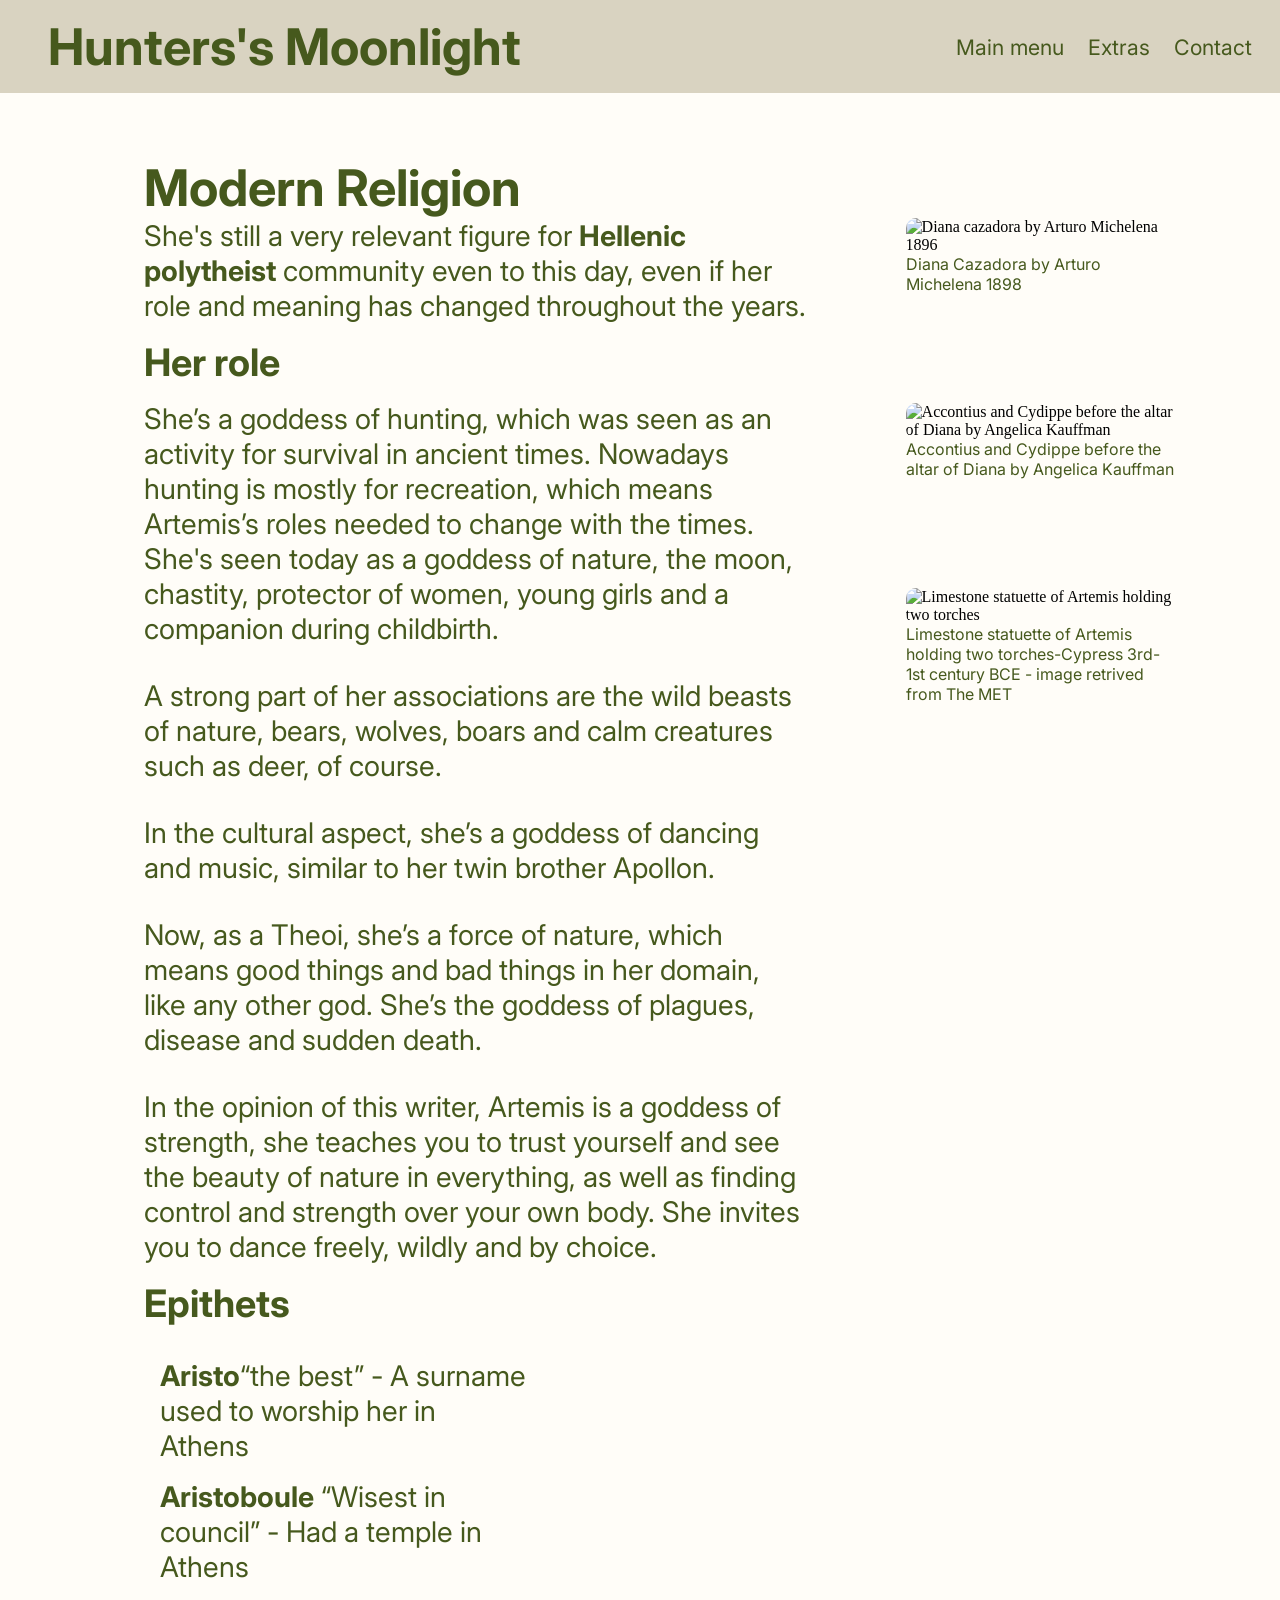
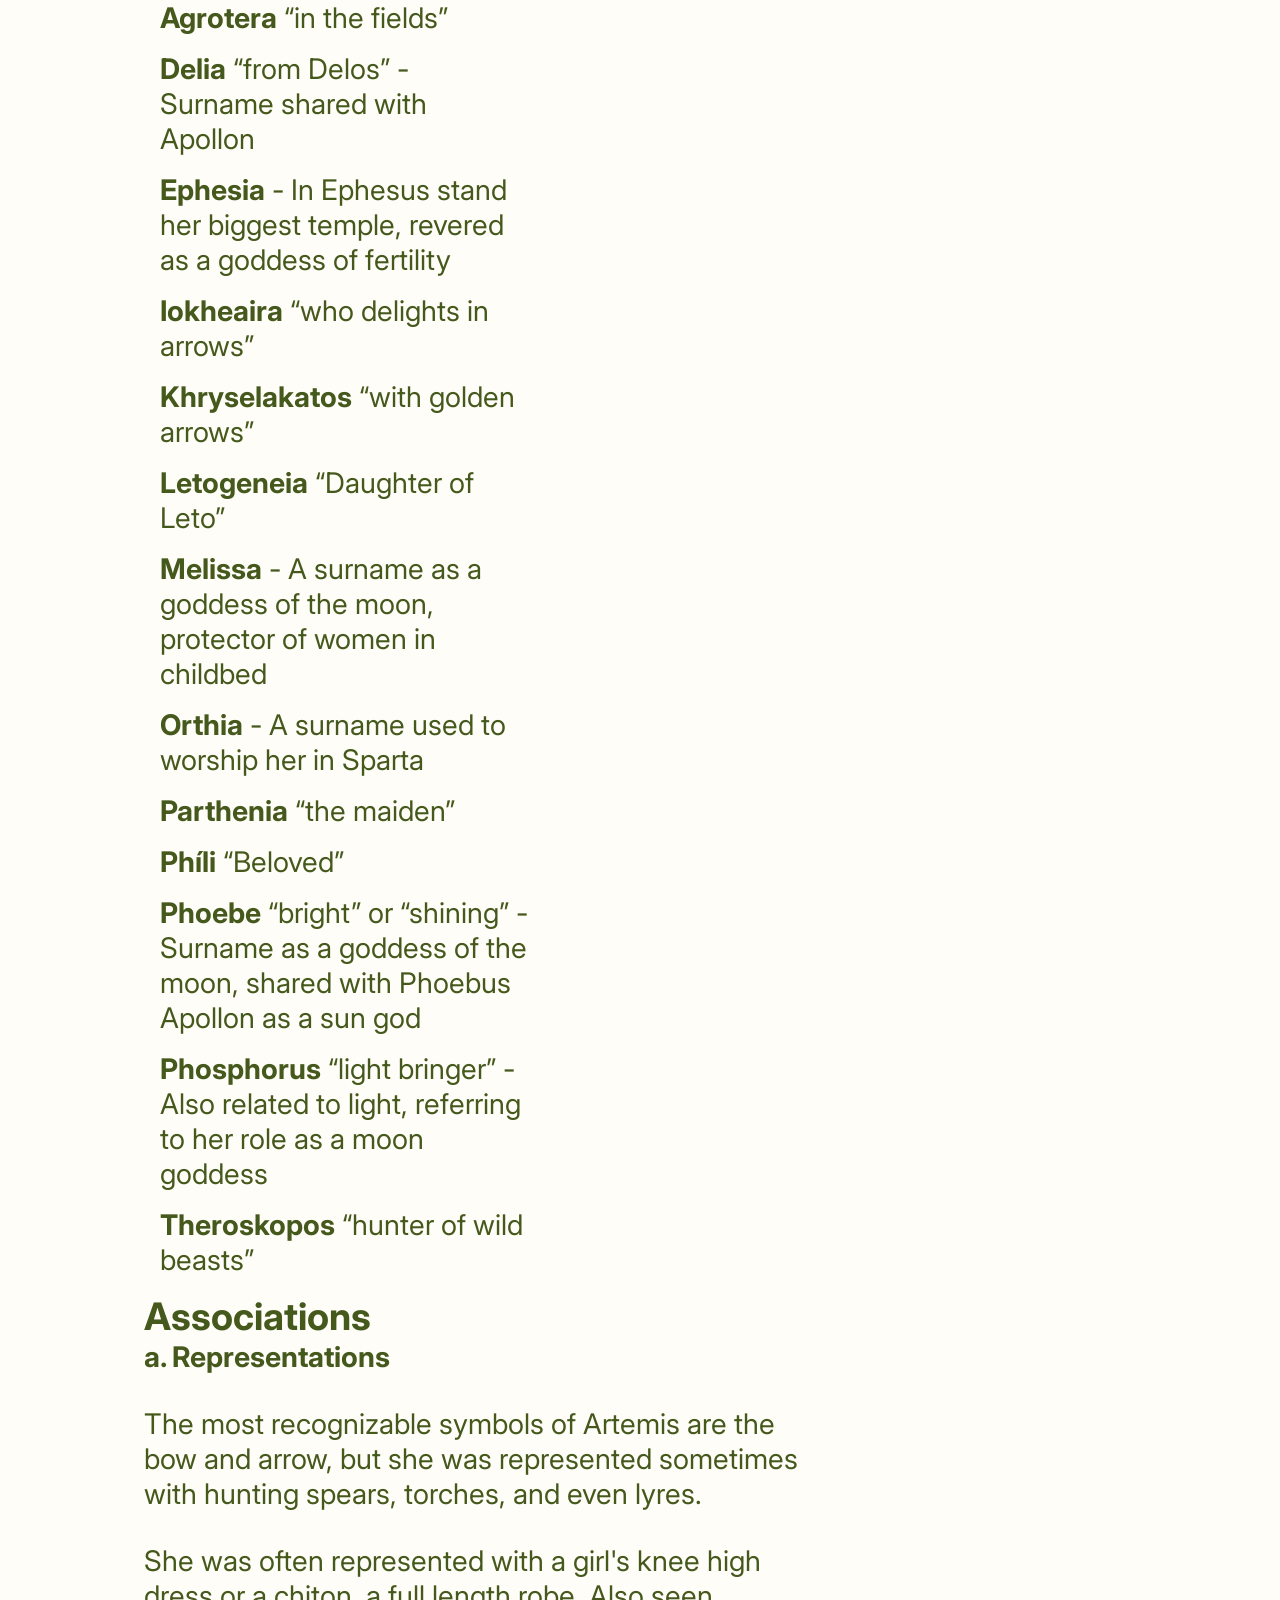
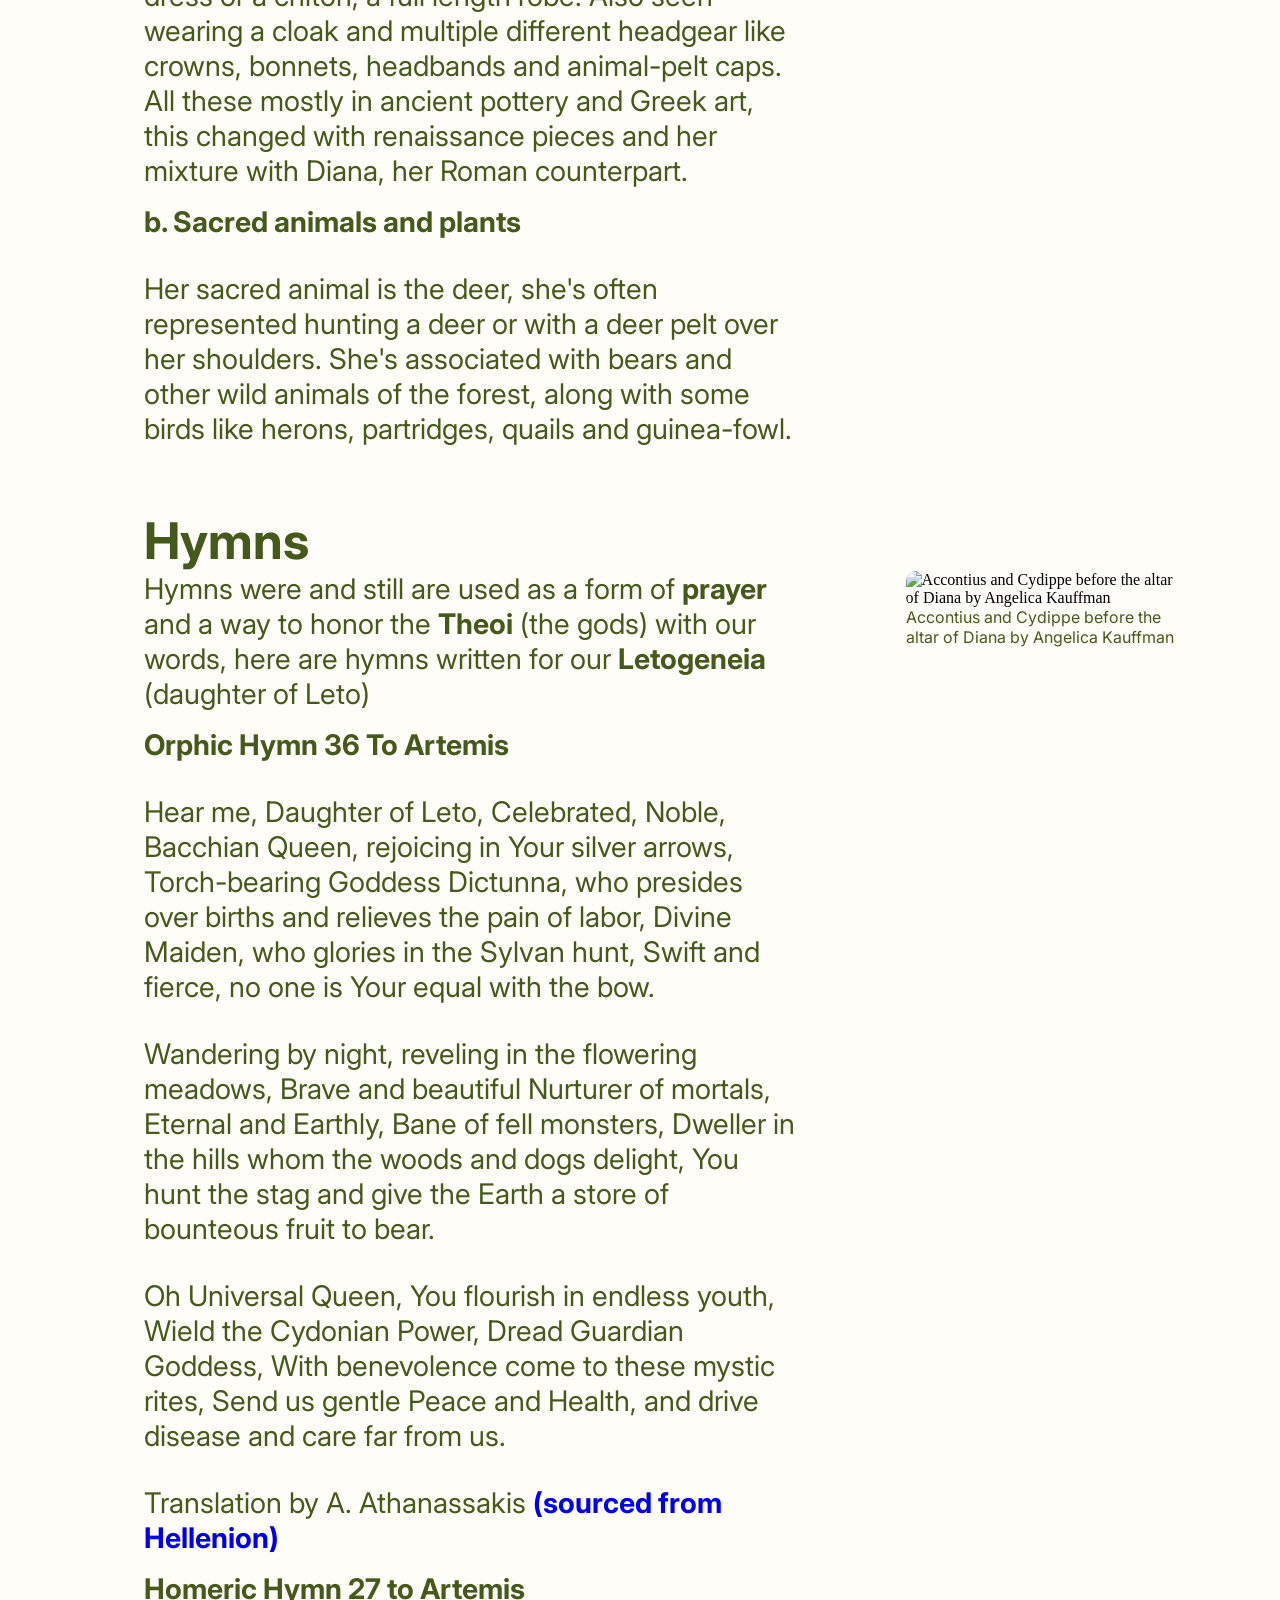
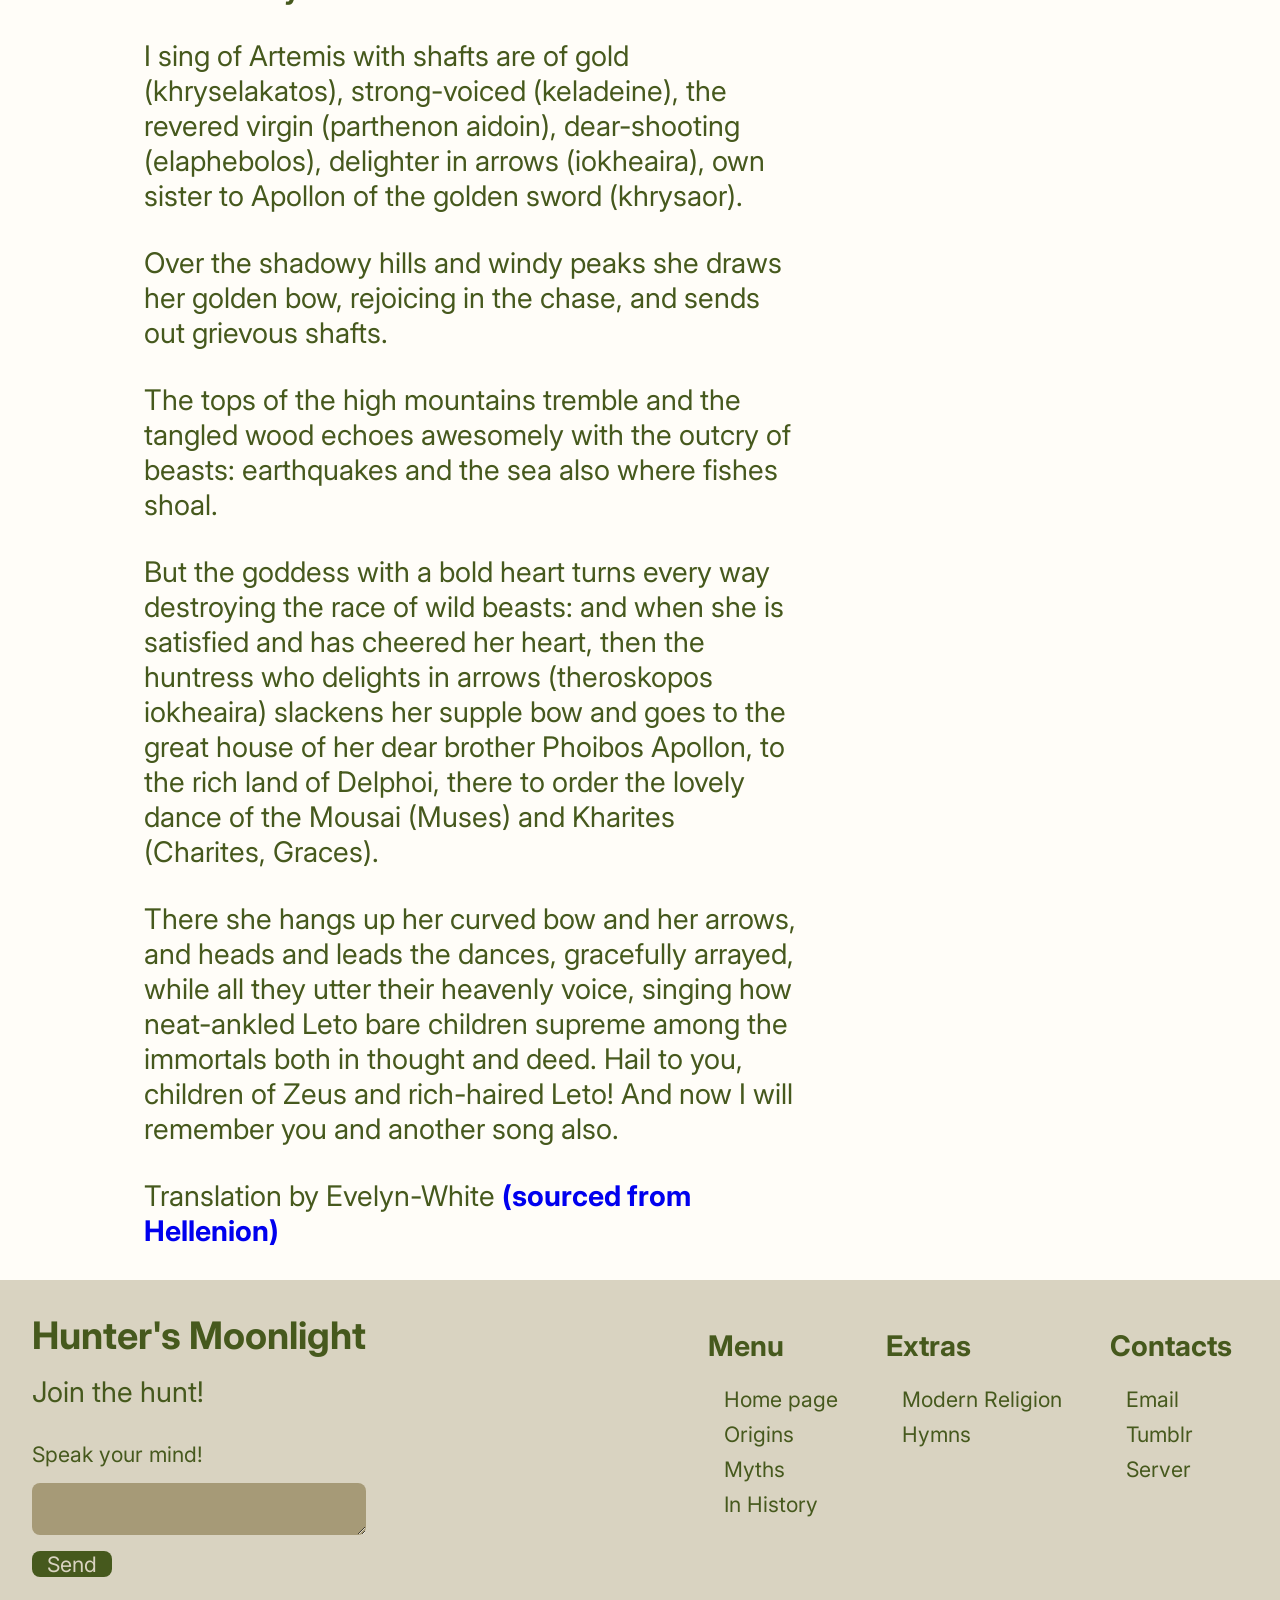
==== extra.html @ 2fafffd3 "Add files via upload" ====
<!DOCTYPE html>
<html lang="en">
<head>
    <meta charset="UTF-8">
    <meta name="viewport" content="width=device-width, initial-scale=1.0">
    <link rel="preconnect" href="https://fonts.googleapis.com">
    <link rel="preconnect" href="https://fonts.gstatic.com" crossorigin>
    <link href="https://fonts.googleapis.com/css2?family=Inter:ital,opsz,wght@0,14..32,100..900;1,14..32,100..900&display=swap" rel="stylesheet">
    <link rel="stylesheet" href="styles3.css">
    <title>Learn even more</title>
    
</head>



<body>
<!--comienza Nav-->
    <nav class="nav-general">
        <p>Hunters's Moonlight</p>
        <ul class="nav">
            <li><a href="main.html">Main menu</a>
                <ul class="menu">
                    <li><a href="index.html">Home page</a></li>
                    <li><a href="main.html#origins">Origins</a></li>
                    <li><a href="main.html#myths">Myths</a></li>
                    <li><a href="main.html#inhistory">In History</a></li>
                </ul>
            </li>
            <li><a href="extra.html">Extras</a>
                <ul class="menu">
                    <li><a href="extra.html#modern">Modern Religion</a></li>
                    <li><a href="extra.html#hymns">Hymns</a></li>
                </ul>
            </li>
            <li><a href="extra.html#name1">Contact</a>
                <ul class="menu">
                    <li><a href="#">Email</a></li>
                    <li><a href="#">Tumblr</a></li>
                    <li><a href="#">Server</a></li>
                    <li><a href="#">Speak your mind</a></li>
                </ul>
            </li>
        </ul>
    </nav>
<!--Termina Nav-->



<div class="seccion">
    <section>
        <div>
        <h1 id="modern">
            Modern Religion
        </h1>
        <h3>She's still a very relevant figure for <b>Hellenic polytheist</b> community even to this day,
            even if her role and meaning has changed throughout the years.
        </h3>
        <h2>Her role</h2>
        <p>She’s a goddess of hunting, which was seen as an activity for survival in ancient times. Nowadays hunting is mostly for recreation, which means Artemis’s roles needed to change with the times. She's seen today as a goddess of nature, the moon, chastity, protector of women, young girls and a companion during childbirth.     
        </p>
        <p>A strong part of her associations are the wild beasts of nature, bears, wolves, boars and calm creatures such as deer, of course.</p>
        <p>In the cultural aspect, she’s a goddess of dancing and music, similar to her twin brother Apollon.</p>
        <p>Now, as a Theoi, she’s a force of nature, which means good things and bad things in her domain, like any other god. She’s the goddess of plagues, disease and sudden death. </p>
        <p>In the opinion of this writer, Artemis is a goddess of strength, she teaches you to trust yourself and see the beauty of nature in everything, as well as finding control and strength over your own body. She invites you to dance freely, wildly and by choice.</p>
        <h2>Epithets</h2>
        <ul>
            <li><b>Aristo</b>“the best” - A surname used to worship her in Athens</li>
            <li><b>Aristoboule</b> “Wisest in council” - Had a temple in Athens</li>
            <li><b>Agrotera</b> “in the fields”</li>
            <li><b>Delia</b> “from Delos” - Surname shared with Apollon </li>
            <li><b>Ephesia</b> - In Ephesus stand her biggest temple, revered as a goddess of fertility</li>
            <li><b>Iokheaira</b> “who delights in arrows”</li>
            <li><b>Khryselakatos</b> “with golden arrows”</li>
            <li><b>Letogeneia</b> “Daughter of Leto”</li>
            <li><b>Melissa</b> - A surname as a goddess of the moon, protector of women in childbed</li>
            <li><b>Orthia</b> - A surname used to worship her in Sparta</li>
            <li><b>Parthenia</b> “the maiden”</li>
            <li><b>Phíli</b> “Beloved”</li>
            <li><b>Phoebe</b> “bright” or “shining” - Surname as a goddess of the moon, shared with Phoebus Apollon as a sun god</li>
            <li><b>Phosphorus</b> “light bringer” - Also related to light, referring to her role as a moon goddess</li>
            <li><b>Theroskopos</b> “hunter of wild beasts”</li>
        </ul>
        <h2>Associations</h2>
        <h3><b>a. Representations</b></h3>
        <p>The most recognizable symbols of Artemis are the bow and arrow, 
        but she was represented sometimes with hunting spears, torches, and even lyres.</p>
        <p>She was often represented with a girl's knee high dress or a chiton, a full length robe. 
        Also seen wearing a cloak and multiple different headgear like crowns, bonnets, headbands and animal-pelt caps. All these mostly in ancient pottery and Greek art, 
        this changed with renaissance pieces and her mixture with Diana, her Roman counterpart.</p>
        <h3><b>b. Sacred animals and plants</b></h3>
        <p>Her sacred animal is the deer, she's often represented hunting a deer or with a deer pelt over her shoulders. 
        She's associated with bears and other wild animals of the forest, along with some birds like herons, partridges, quails and guinea-fowl.</p>
        </div>
        <div class="imagenes">
        <div class="start2">
            <img class="img1" src="imagenes\imagen13.png" alt="Diana cazadora by Arturo Michelena 1896">
        </div>
        <h4>Diana Cazadora by Arturo Michelena 1898</h4>
        <div class="imagenes">
        <div class="start2">
            <img class="img1" src="imagenes\imagen14.png" alt="Accontius and Cydippe before the altar of Diana by Angelica Kauffman">
        </div>
        <h4>Accontius and Cydippe before the altar of Diana by Angelica Kauffman</h4>
        </div>
        <div class="imagenes">
        <div class="start2">
            <img class="img1" src="imagenes\imagen15.png" alt="Limestone statuette of Artemis holding two torches">
        </div>
        <h4>Limestone statuette of Artemis holding two torches-Cypress 3rd-1st century BCE - image retrived from The MET</h4>
        </div>
        </div>
    </section> 
    
    <section>
        <div>
        <h1 id="hymns">
            Hymns
        </h1>
        <h3>Hymns were and still are used as a form of <b>prayer</b> and a way to honor the <b>Theoi</b> (the gods) with our words, here are hymns written for our <b>Letogeneia</b> (daughter of Leto)</h3>
        <h3><b>Orphic Hymn 36 To Artemis</b></h3>
        <p>Hear me, Daughter of Leto, Celebrated, Noble, Bacchian Queen, rejoicing in Your silver arrows,
        Torch-bearing Goddess Dictunna, who presides over births and relieves the pain of labor,
        Divine Maiden, who glories in the Sylvan hunt,
        Swift and fierce, no one is Your equal with the bow.</p>
        <p>Wandering by night, reveling in the flowering meadows,
        Brave and beautiful Nurturer of mortals,
        Eternal and Earthly, Bane of fell monsters,
        Dweller in the hills whom the woods and dogs delight,
        You hunt the stag and give the Earth a store of bounteous fruit to bear.</p>
        <p>Oh Universal Queen, You flourish in endless youth,
        Wield the Cydonian Power, Dread Guardian Goddess,
        With benevolence come to these mystic rites,
        Send us gentle Peace and Health, and drive disease and care far from us.</p>
        <p>Translation by A. Athanassakis <a href="https://www.hellenion.org/artemis/orphic-hymn-to-artemis/" target="_blank">(sourced from Hellenion)</a></p>
        <h3><b>Homeric Hymn 27 to Artemis</b></h3>
        <p>I sing of Artemis with shafts are of gold (khryselakatos), strong-voiced (keladeine), the revered virgin (parthenon aidoin), dear-shooting (elaphebolos), delighter in arrows (iokheaira), own sister to Apollon of the golden sword (khrysaor).</p>
        <p>Over the shadowy hills and windy peaks she draws her golden bow, rejoicing in the chase, and sends out grievous shafts.</p>
        <p>The tops of the high mountains tremble and the tangled wood echoes awesomely with the outcry of beasts: earthquakes and the sea also where fishes shoal.</p>
        <p>But the goddess with a bold heart turns every way destroying the race of wild beasts: and when she is satisfied and has cheered her heart, then the huntress who delights in arrows (theroskopos iokheaira) slackens her supple bow and goes to the great house of her dear brother Phoibos Apollon, to the rich land of Delphoi, there to order the lovely dance of the Mousai (Muses) and Kharites (Charites, Graces).</p>
        <p>There she hangs up her curved bow and her arrows, and heads and leads the dances, gracefully arrayed, while all they utter their heavenly voice, singing how neat-ankled Leto bare children supreme among the immortals both in thought and deed.
        Hail to you, children of Zeus and rich-haired Leto! And now I will remember you and another song also.</p>
        <p>Translation by Evelyn-White <a href="https://www.hellenion.org/artemis/homeric-hymn-27-to-artemis/" target="_blank">(sourced from Hellenion)</a></p>
        </div>
        <div class="imagenes">
        <div class="start2">
            <img class="img1" src="imagenes\imagen14.png" alt="Accontius and Cydippe before the altar of Diana by Angelica Kauffman">
        </div>
        <h4>Accontius and Cydippe before the altar of Diana by Angelica Kauffman</h4>
        </div>
    </section>
</div>




<!--Comienza footer-->
    <footer>
            <div class="nombre">
            <h2 id="name1">Hunter's Moonlight</h2>
            <p>Join the hunt!</p>
        <form id="feedbackForm">
            <label for="comentario">Speak your mind! </label>
            <textarea id="comentario" required placeholder=""></textarea>
            <button type="submit">Send</button>
        </form>
        <div id="mensajeRespuesta"></div>
        
        </div>
        <div class="listas">
        <ul>
            <li>Menu
                <ul>
                    <li><a href="index.html">Home page</a></li>
                    <li><a href="main.html#origins">Origins</a></li>
                    <li><a href="main.html#myths">Myths</a></li>
                    <li><a href="main.html#inhistory">In History</a></li>
                </ul>
            </li>
        </ul>
        <ul>
            <li> Extras
                <ul>
                    <li><a href="extra.html#modern">Modern Religion</a></li>
                    <li><a href="extra.html#hymns">Hymns</a></li>
                </ul>
            </li>
        </ul>
        <ul>
            <li> Contacts
                <ul>
                    <li><a href="">Email</a></li>
                    <li><a href="">Tumblr</a></li>
                    <li><a href="">Server</a></li>
                </ul>
            </li>
        </ul>
        </div>
    </footer>
<!--Termina footer-->
<script src="script.js"></script>
</body>
</html>
---- styles3.css ----
:root{
--baseline: 0.5rem; /*8px*/
--padding-general: 1rem; /*32px*/
--gap-general: 1rem; /*16px*/

--step-0: 1rem; 
--step-1: 1.333rem; 
--step-2: 1.776889rem; 
--step-3: 2.368593037rem;
--step-4: 3.157334518321rem; 

--color1:#FFFDF8;
--color2:#D9D3C1;
--color3:#A69A77;
--color4:#BF712C;
--color5:#718C35;
--color6:#46591D;
}
*{
    box-sizing: border-box;
    margin: 0;
    padding: 0;
}
main{
    width: 100%;
    height: 100vh;
}

body{
    background-color: var(--color1);
}



/*Barra de navegación*/
.nav-general {
    display: flex;
    position: fixed;
    width: 100%;
    background-color: var(--color2);
    align-items: center;
    justify-content: space-between;
    gap: var(--gap-general);
    font-family: "inter",sans-serif;
    font-weight: bold;
    top: 0;
}

.nav-general p{
    color: var(--color6);
    font-size: var(--step-4);
    justify-items: left;
    margin-left: 2rem;
    padding: var(--padding-general);
}
ul{
    list-style:none;
    font-size: var(--step-4);
    padding: var(--padding-general);
    gap: var(--gap-general);
}
.nav{
    justify-items:left;
    font-size: var(--step-2);
    font-weight: 400;
}
.nav > li {
	float:left;
    
}
.nav li a {
	color:var(--color6);
	text-decoration:none;
	padding:10px 12px;
    background-color: var(--color2);
    font-size: var(--step-1);
	display:block;
}
.nav li a:hover{
    color: var(--color5);
}
.nav li ul {
	display:none;
	position:absolute;
	min-width:140px;
}
.nav li:hover > ul {
	display:block;
}
.nav li ul li {
	position:relative;
}
.nav li ul li ul {
	right:-140px;
	top:0px;
}
/*Termina barra de navegación*/


.seccion{
    display: flex;
    flex-direction:column;
    align-items: baseline;
    justify-content: space-evenly;
    background-color: var(--color1);
    gap: var(--gap-general);
    padding: var(--padding-general);
    padding-top: 2rem;
    padding-left: 9rem;
    align-items: center;
    margin-top: 93px;
}

section{
    display: flex;
    flex-direction: row;
}
h1{
    font-family:"inter",sans-serif;
    font-size: var(--step-4);
    color: var(--color6);
    padding-top: 2rem;
    
}
h2{
    font-family:"inter",sans-serif;
    font-size: var(--step-3);
    font-weight: bold;
    color: var(--color6);
}
h3{
    font-family:"inter",sans-serif;
    font-size: var(--step-2);
    color: var(--color6);
    padding-bottom: 1rem;
    font-weight: 400;
}
h4{
    font-family:"inter",sans-serif;
    font-size: var(--step-0);
    color: var(--color6);
    padding-bottom: 1rem;
    font-weight: 400;
    align-items: center;
    max-width: 60%;
}
p{
    font-family:"inter",sans-serif;
    font-size: var(--step-2);
    color: var(--color6);
    padding: var(--padding-general);
    padding-left: 0;
    min-width: 60%;
}
.start2{
    max-height: 500px;
    max-width: 60%;
    overflow: hidden;
    border-radius: 10px;
    margin-top: 93px;
}
.start2 img{
    width: 100%;
    height: auto;
}
.imagenes{
    display: flex;
    flex-direction: column;
    min-width: 40%;
    align-items: center;
}
.seccion li{
    font-family:"inter",sans-serif;
    font-size: var(--step-2);
    color: var(--color6);
    padding: var(--padding-general);
    padding-left: 0;
    padding-bottom: 0;
    max-width: 60%;
    list-style:none;
}
.seccion a{
    font-family:"inter",sans-serif;
    font-size: var(--step-2);
    font-weight: bold;
    color: va r(--color6);
    padding: var(--padding-general);
    padding-left: 0;
    max-width: 60%;
    text-decoration: none;
}




/*Footer*/
footer{
    display: flex;
    background: var(--color2);
    flex-direction: row;
    justify-content: space-between;
    padding: var(--padding-general);

}
.nombre{
    padding: var(--padding-general);
}
.nombre h2{
    font-family:"inter",sans-serif;
    font-size: var(--step-3);
    color: var(--color6);
}
.nombre p{
    font-family:"inter",sans-serif;
    font-size: var(--step-2);
    color: var(--color6);
}
.listas{
    display: flex;
    flex-direction: row;
    font-family:"inter",sans-serif;
    font-size: var(--step-2);
    color: var(--color6);
    padding: var(--padding-general);
    font-weight: bold;
}
.listas a{
    font-size: var(--step-1);
    text-decoration: none;
    color: var(--color6);
    font-weight: 400;
}
.listas a:hover{
    color: var(--color5);
}
.listas li{
    font-size: var(--step-2);
}
/*Termina footer*/



form{
    display: flex;
    flex-direction: column;
    margin-top: var(--padding-general);
        label{
            font-family:"inter",sans-serif;
            font-size: var(--step-1);
            color: var(--color6);
            padding-bottom: var(--padding-general)  ;
        }
        button{
            font-family:"inter",sans-serif;
            font-size: var(--step-1);
            color: var(--color2);
            margin-top: var(--padding-general);
            max-width: 5rem;
            background-color: var(--color6);
            border-style: hidden;
            border-radius: 0.5rem;
        }
        button:hover{
            background-color: var(--color5);
        }
        textarea{
            background-color: var(--color3);
            border-color: var(--color3);
            font-family:"inter",sans-serif;
            font-size: var(--step-1);
            color: var(--color1);
            border-radius: 0.5rem;
            max-width: 25rem;
            border-style: hidden;
        }
}
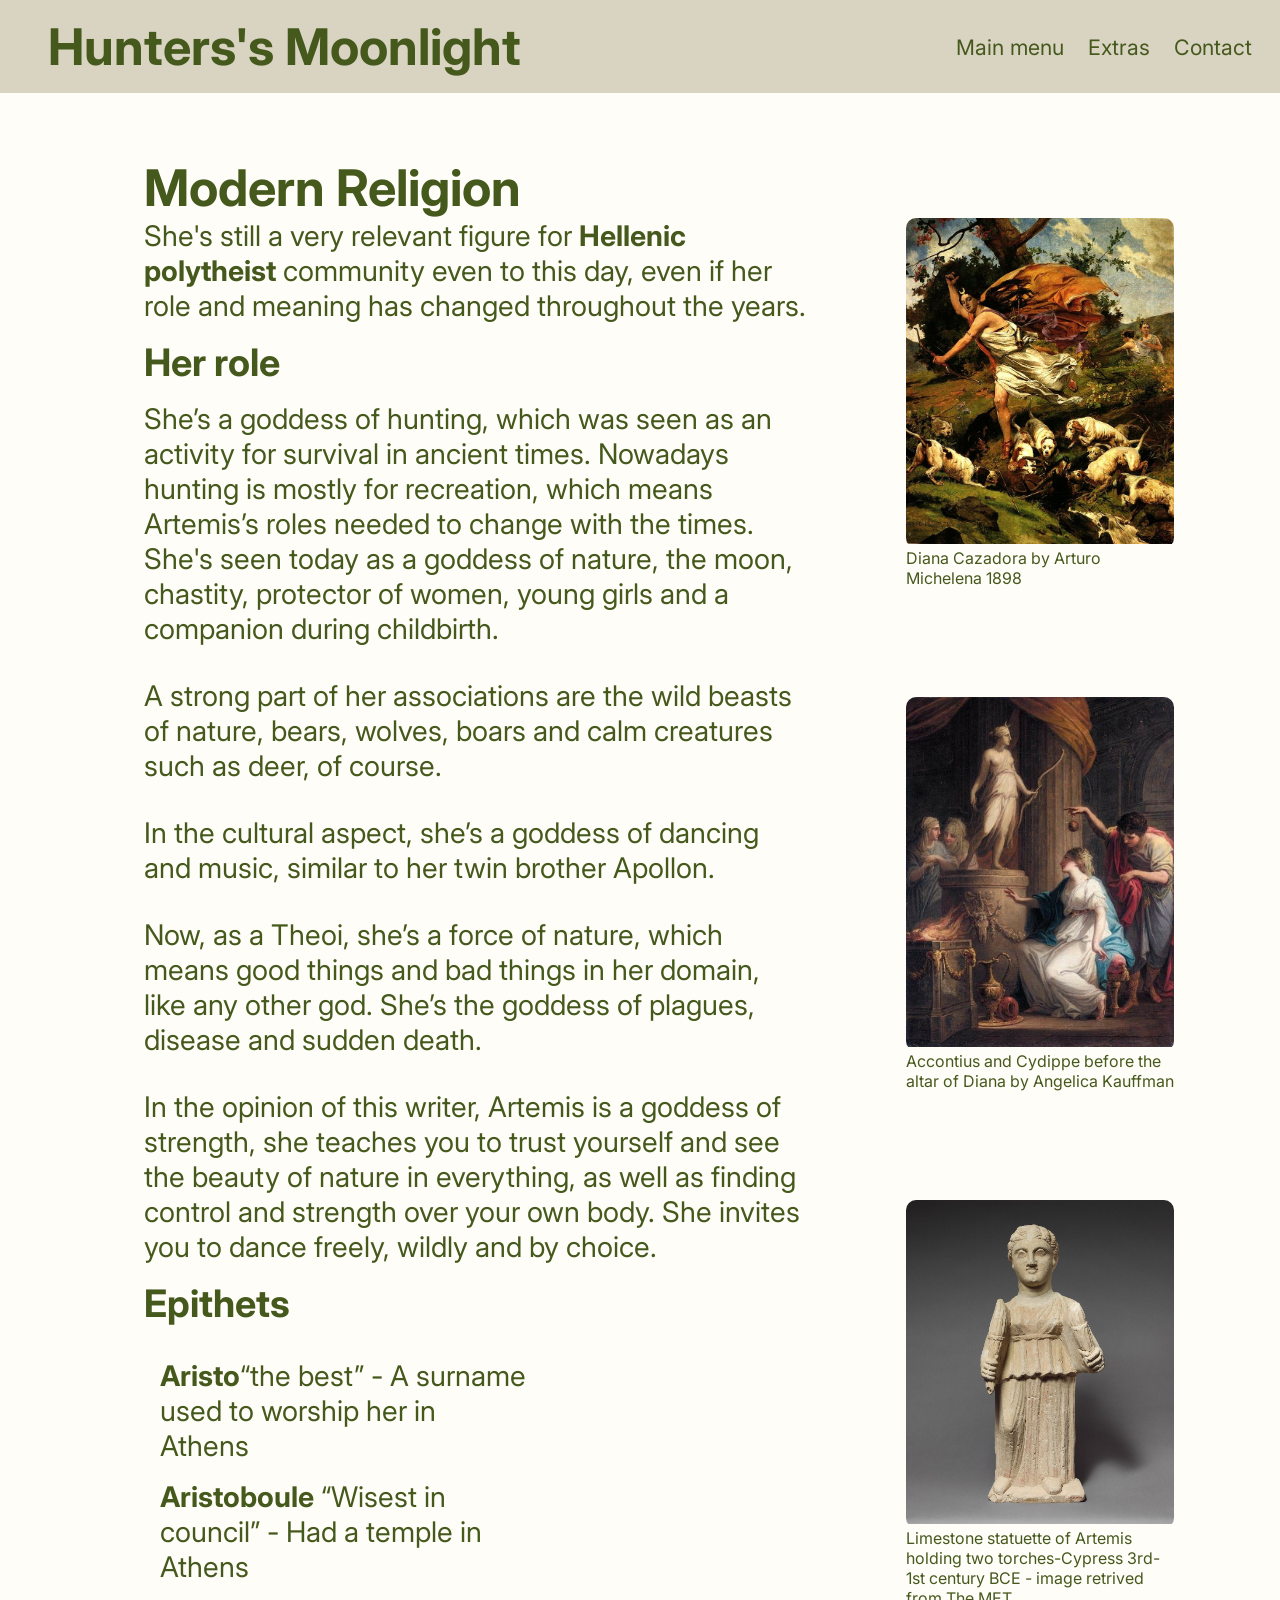
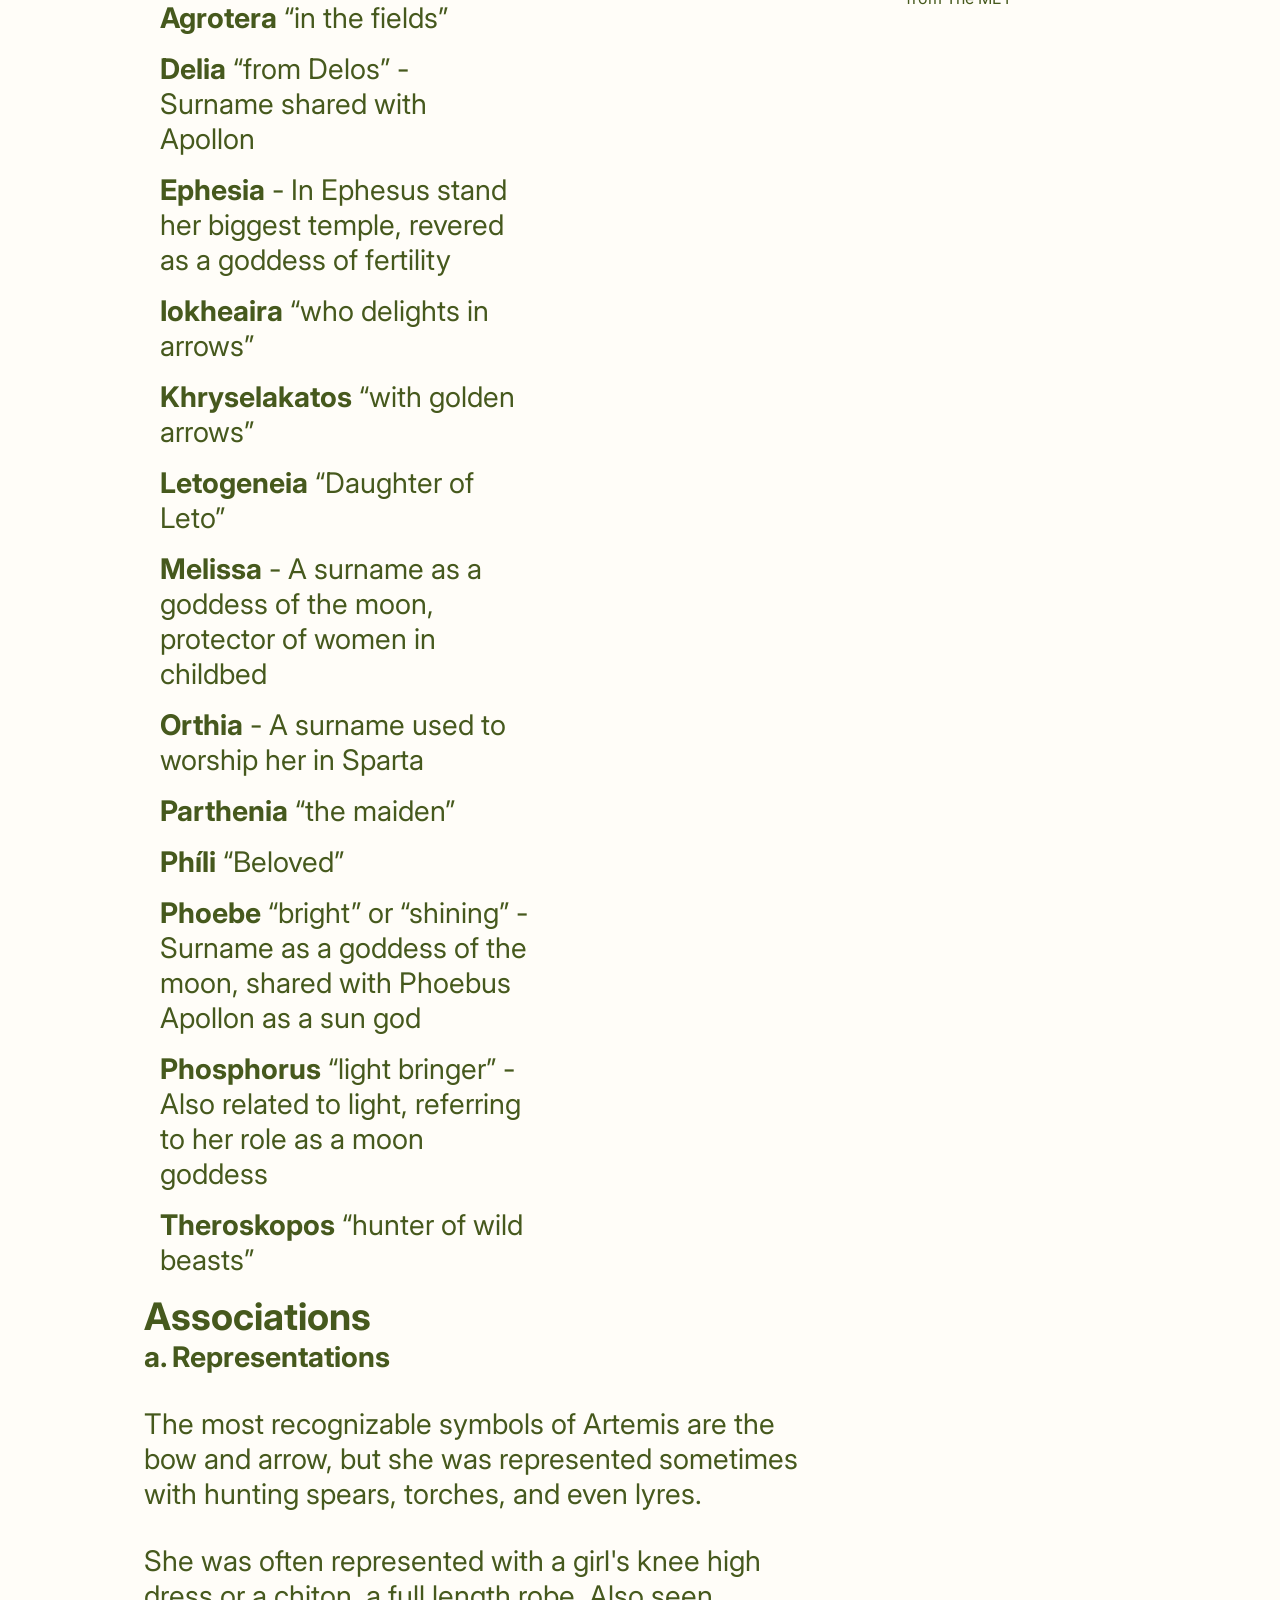
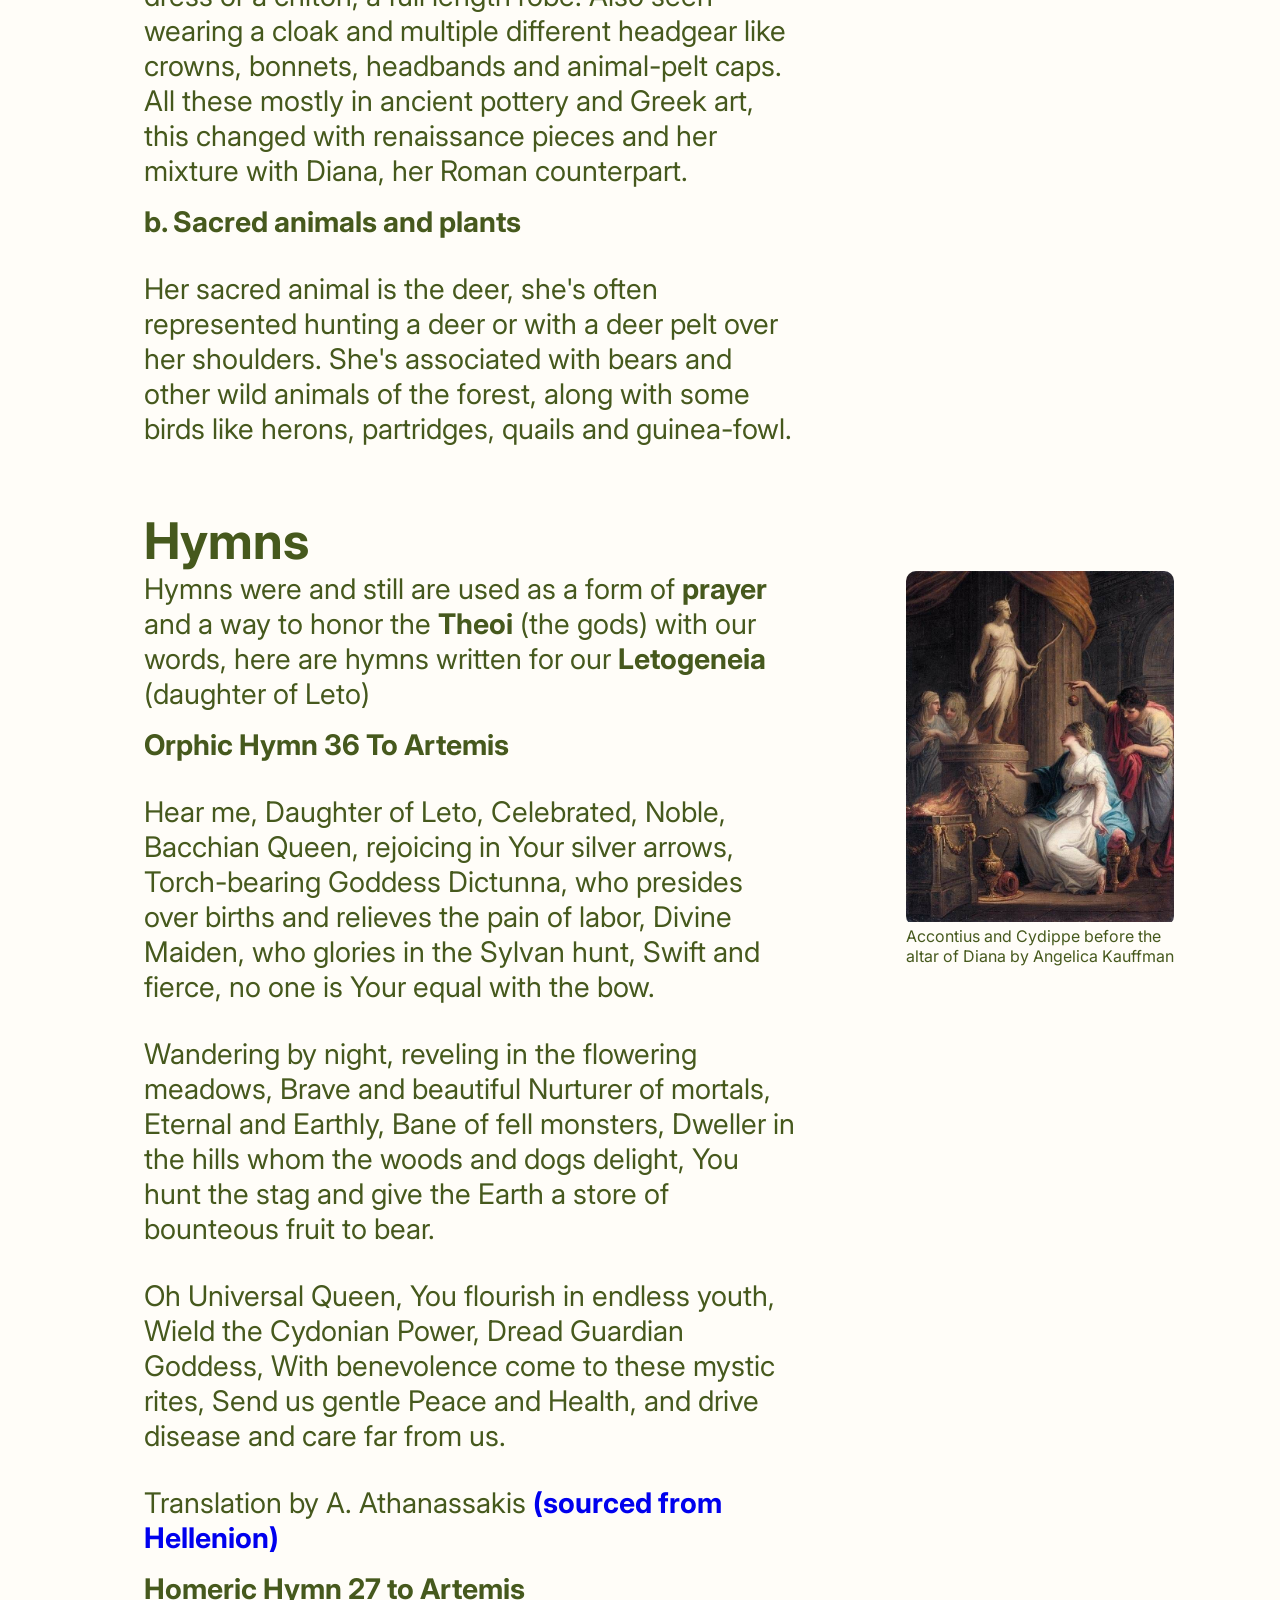
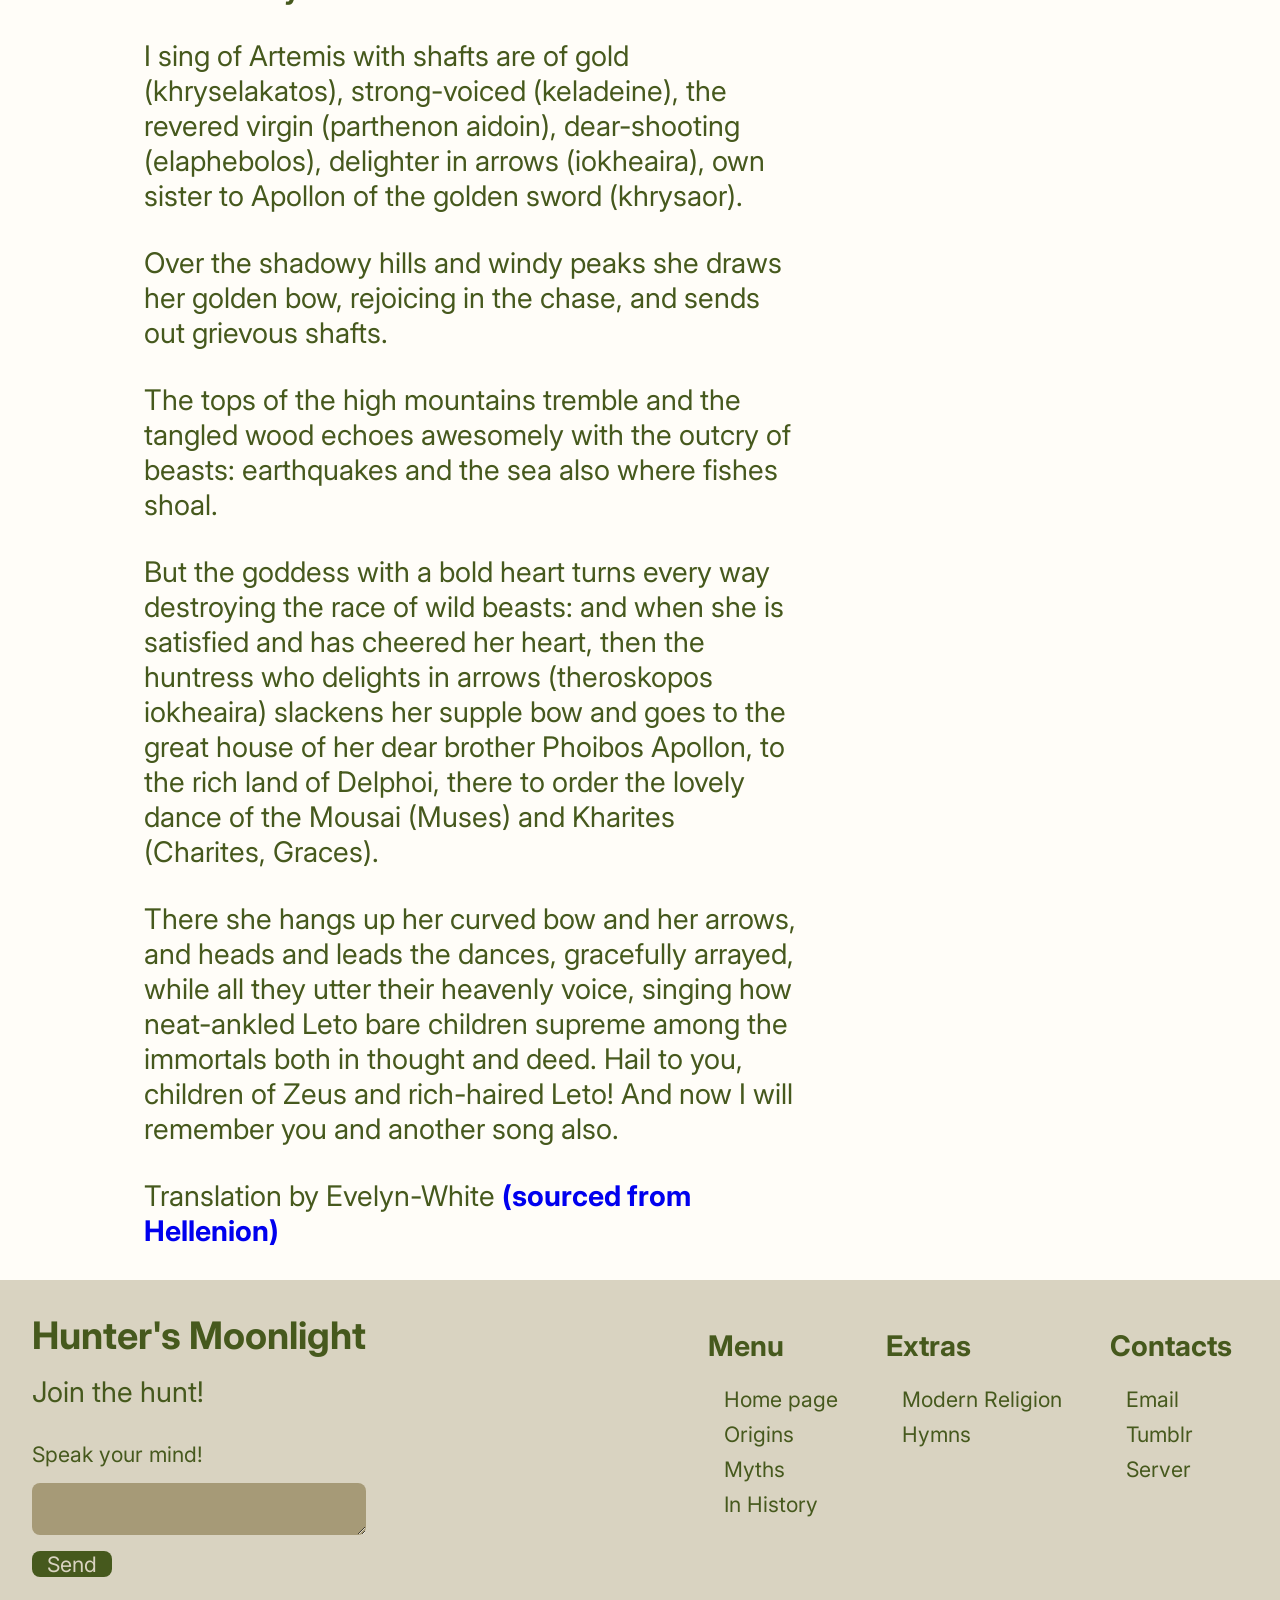
==== commit b06e315c: "Add files via upload" ====
--- a/extra.html
+++ b/extra.html
@@ -34,10 +34,10 @@
             </li>
             <li><a href="extra.html#name1">Contact</a>
                 <ul class="menu">
-                    <li><a href="#">Email</a></li>
-                    <li><a href="#">Tumblr</a></li>
-                    <li><a href="#">Server</a></li>
-                    <li><a href="#">Speak your mind</a></li>
+                    <li><a href="mailto:huntersmoonlightserenade@gmail.com">Email</a></li>
+                    <li><a href="https://www.tumblr.com/hunters-moonlight-serenade?source=share" target="_blank">Tumblr</a></li>
+                    <li><a href="https://discord.gg/cDYZjppGjJ" target="_blank">Server</a></li>
+                    <li><a href="extra.html#feedbackForm">Speak your mind</a></li>
                 </ul>
             </li>
         </ul>
@@ -188,9 +188,9 @@
         <ul>
             <li> Contacts
                 <ul>
-                    <li><a href="">Email</a></li>
-                    <li><a href="">Tumblr</a></li>
-                    <li><a href="">Server</a></li>
+                    <li><a href="mailto:huntersmoonlightserenade@gmail.com">Email</a></li>
+                    <li><a href="https://www.tumblr.com/hunters-moonlight-serenade?source=share" target="_blank">Tumblr</a></li>
+                    <li><a href="https://discord.gg/cDYZjppGjJ" target="_blank">Server</a></li>
                 </ul>
             </li>
         </ul>
